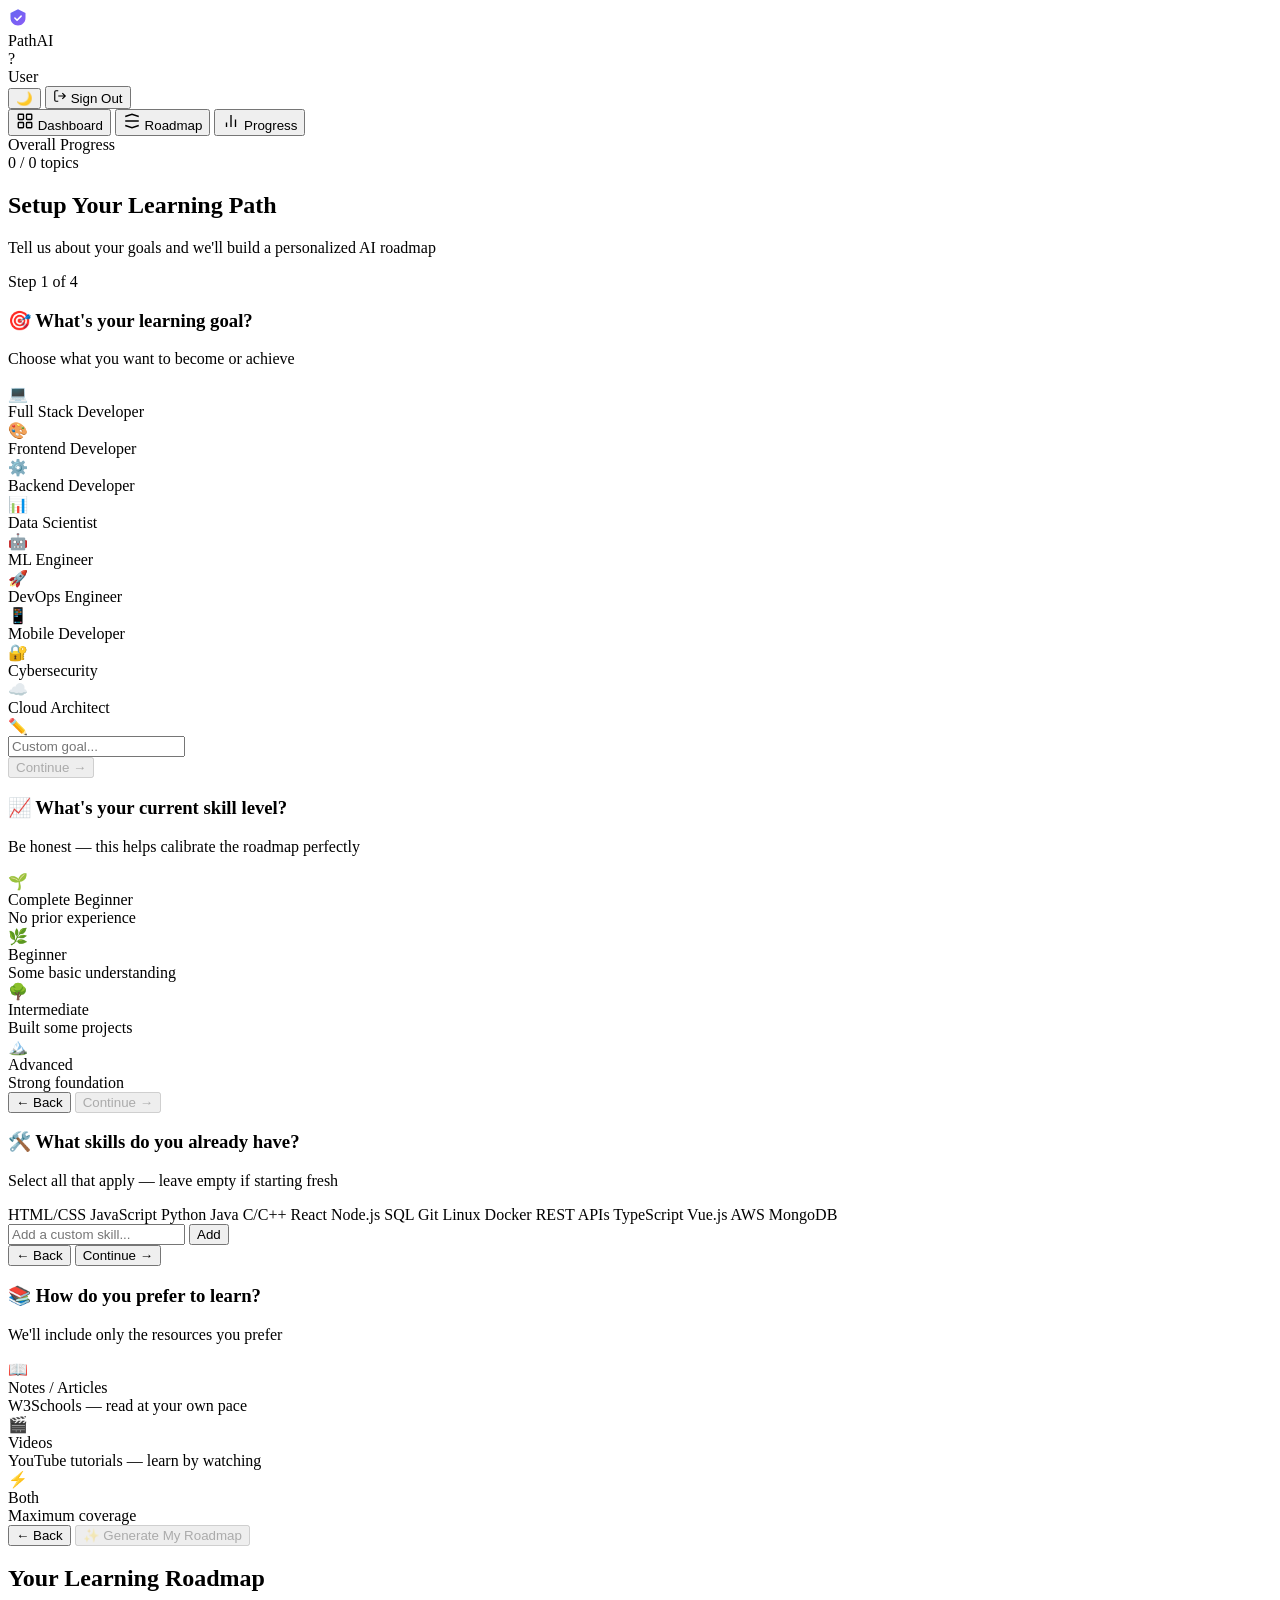
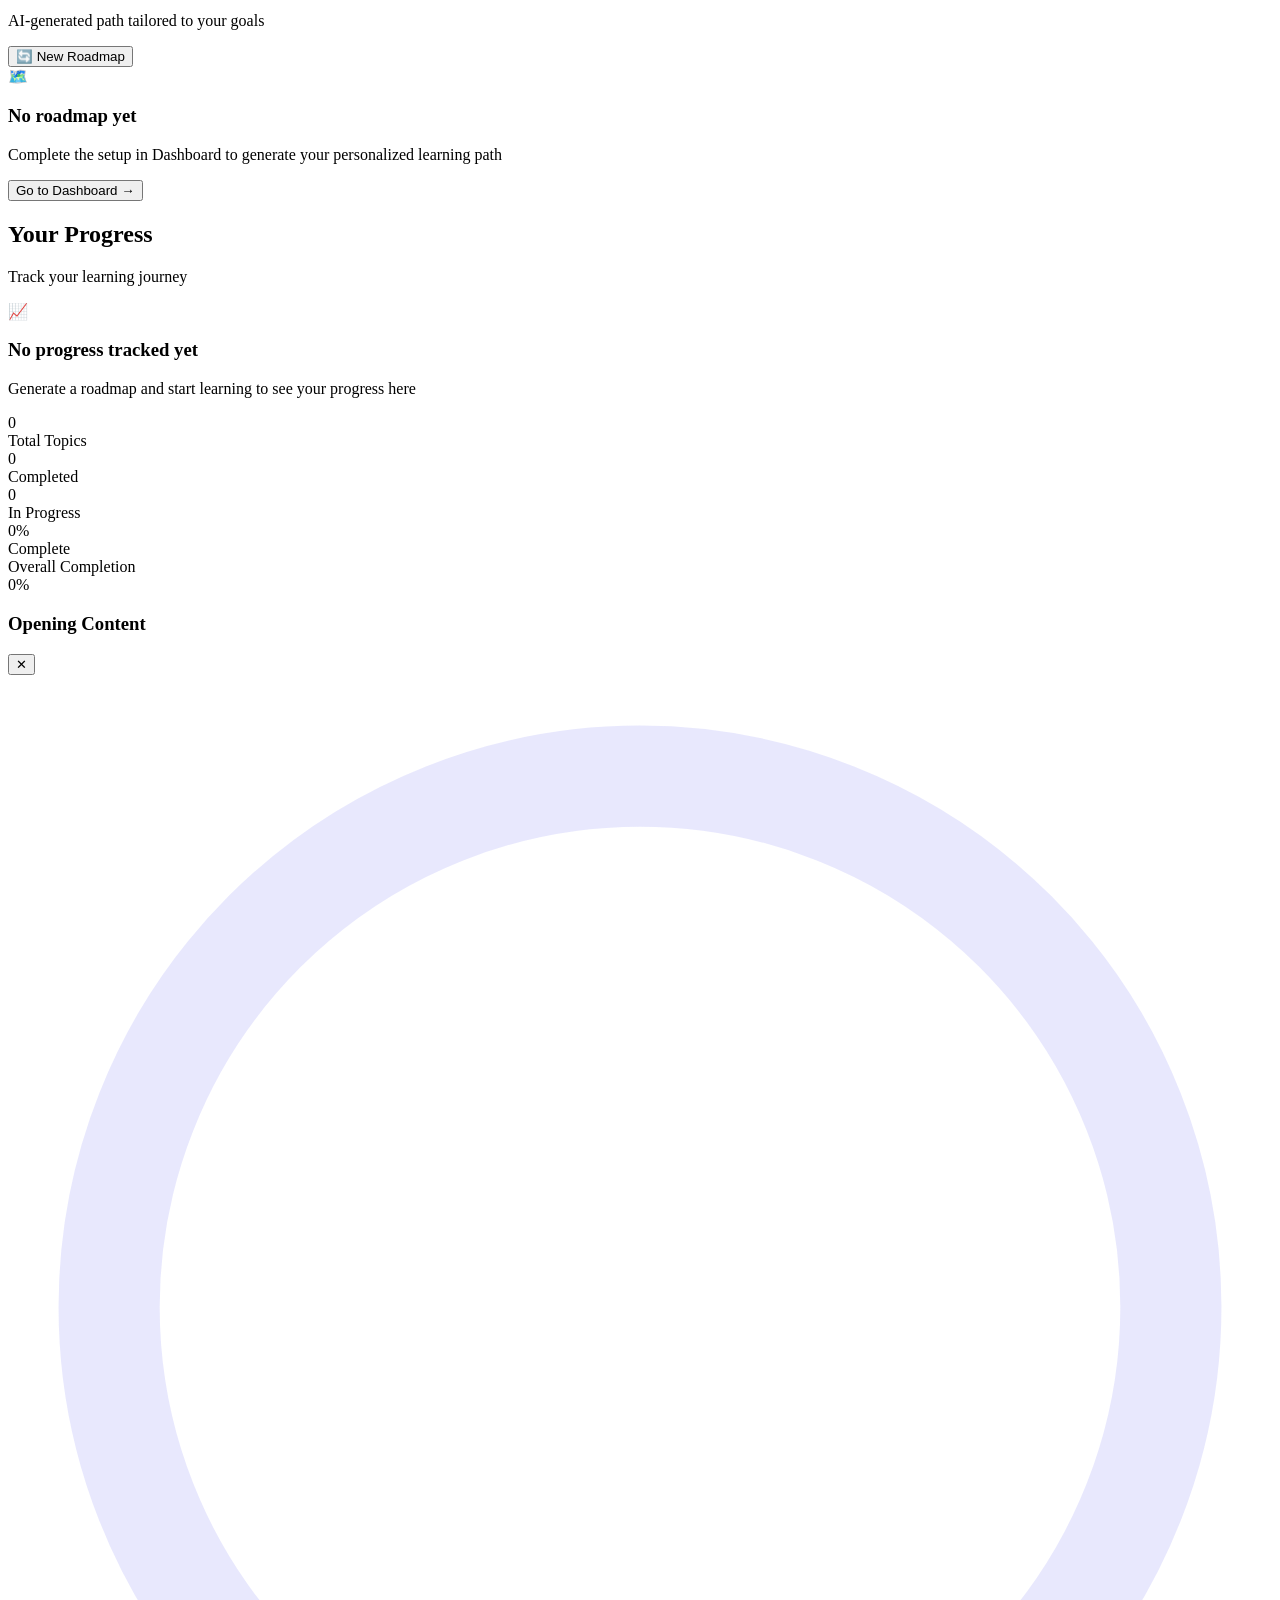
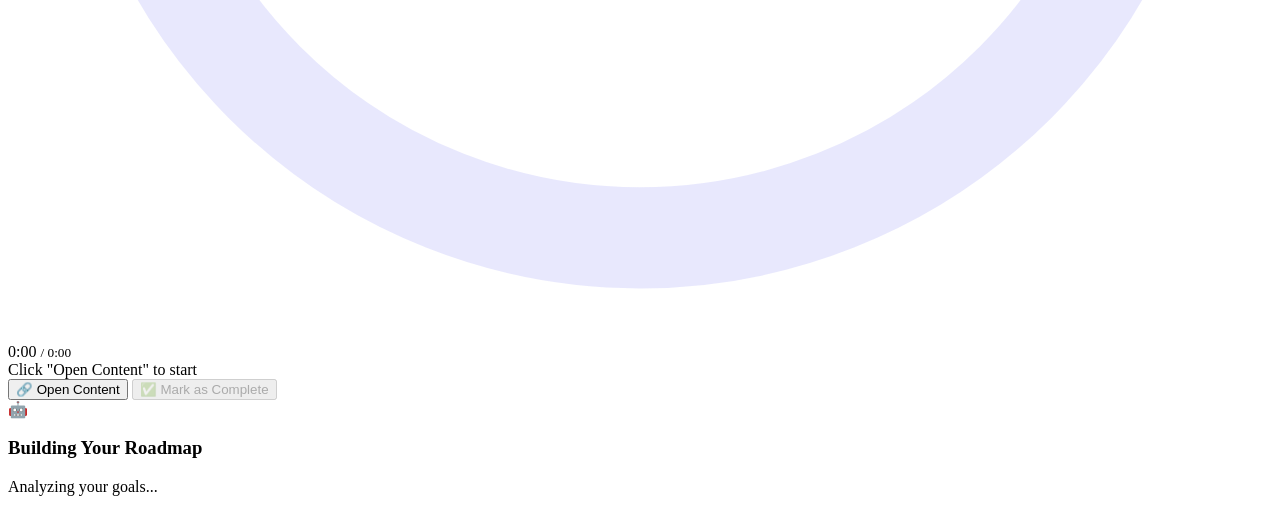
==== dashboard.html @ 62203616 "Add files via upload" ====
<!DOCTYPE html>
<html lang="en" data-theme="dark">
<head>
  <meta charset="UTF-8"/>
  <meta name="viewport" content="width=device-width, initial-scale=1.0"/>
  <title>PathAI — Dashboard</title>
  <link rel="stylesheet" href="css/dashboard.css"/>
  <link href="https://fonts.googleapis.com/css2?family=Syne:wght@400;600;700;800&family=DM+Sans:ital,wght@0,300;0,400;0,500;1,300&display=swap" rel="stylesheet"/>
</head>
<body>
<nav class="topnav">
  <div class="nav-brand">
    <div class="brand-icon-sm">
      <svg width="20" height="20" viewBox="0 0 32 32" fill="none">
        <path d="M16 2L28 8V16C28 22.627 22.627 28 16 28C9.373 28 4 22.627 4 16V8L16 2Z" fill="url(#g1)"/>
        <path d="M11 16L14.5 19.5L21 13" stroke="white" stroke-width="2.5" stroke-linecap="round" stroke-linejoin="round"/>
        <defs><linearGradient id="g1" x1="4" y1="2" x2="28" y2="28" gradientUnits="userSpaceOnUse"><stop stop-color="#6366f1"/><stop offset="1" stop-color="#8b5cf6"/></linearGradient></defs>
      </svg>
    </div>
    <span class="nav-title">PathAI</span>
  </div>
  <div class="nav-actions">
    <div class="user-chip">
      <div class="user-avatar" id="nav-avatar">?</div>
      <span id="nav-username">User</span>
    </div>
    <button class="theme-btn" id="theme-toggle" title="Toggle theme"><span class="theme-icon">🌙</span></button>
    <button class="signout-btn" onclick="signOut()">
      <svg width="14" height="14" viewBox="0 0 24 24" fill="none" stroke="currentColor" stroke-width="2"><path d="M9 21H5a2 2 0 0 1-2-2V5a2 2 0 0 1 2-2h4M16 17l5-5-5-5M21 12H9"/></svg>
      Sign Out
    </button>
  </div>
</nav>
<div class="app-layout">
  <aside class="sidebar">
    <nav class="sidebar-nav">
      <button class="nav-item active" data-view="dashboard" onclick="switchView('dashboard',this)">
        <svg width="18" height="18" viewBox="0 0 24 24" fill="none" stroke="currentColor" stroke-width="1.8"><rect x="3" y="3" width="7" height="7" rx="1"/><rect x="14" y="3" width="7" height="7" rx="1"/><rect x="14" y="14" width="7" height="7" rx="1"/><rect x="3" y="14" width="7" height="7" rx="1"/></svg>
        Dashboard
      </button>
      <button class="nav-item" data-view="roadmap" onclick="switchView('roadmap',this)">
        <svg width="18" height="18" viewBox="0 0 24 24" fill="none" stroke="currentColor" stroke-width="1.8"><path d="M3 12h18M3 6l9-3 9 3M3 18l9 3 9-3"/></svg>
        Roadmap
      </button>
      <button class="nav-item" data-view="progress" onclick="switchView('progress',this)">
        <svg width="18" height="18" viewBox="0 0 24 24" fill="none" stroke="currentColor" stroke-width="1.8"><path d="M18 20V10M12 20V4M6 20v-6"/></svg>
        Progress
      </button>
    </nav>
    <div class="sidebar-progress">
      <div class="sp-label">Overall Progress</div>
      <div class="sp-bar-wrap"><div class="sp-bar" id="sidebar-progress-bar" style="width:0%"></div></div>
      <div class="sp-stat"><span id="sidebar-completed">0</span> / <span id="sidebar-total">0</span> topics</div>
    </div>
  </aside>
  <main class="main-content">

    <!-- DASHBOARD -->
    <section class="view active" id="view-dashboard">
      <div class="view-header">
        <div><h2 class="view-title">Setup Your Learning Path</h2><p class="view-sub">Tell us about your goals and we'll build a personalized AI roadmap</p></div>
        <div class="step-badge" id="step-badge">Step 1 of 4</div>
      </div>
      <div class="setup-step active" id="step-1">
        <h3 class="step-title">🎯 What's your learning goal?</h3>
        <p class="step-desc">Choose what you want to become or achieve</p>
        <div class="goal-grid">
          <div class="goal-card" data-goal="Full Stack Developer" onclick="selectGoal(this)"><div class="goal-emoji">💻</div><div class="goal-label">Full Stack Developer</div></div>
          <div class="goal-card" data-goal="Frontend Developer" onclick="selectGoal(this)"><div class="goal-emoji">🎨</div><div class="goal-label">Frontend Developer</div></div>
          <div class="goal-card" data-goal="Backend Developer" onclick="selectGoal(this)"><div class="goal-emoji">⚙️</div><div class="goal-label">Backend Developer</div></div>
          <div class="goal-card" data-goal="Data Scientist" onclick="selectGoal(this)"><div class="goal-emoji">📊</div><div class="goal-label">Data Scientist</div></div>
          <div class="goal-card" data-goal="Machine Learning Engineer" onclick="selectGoal(this)"><div class="goal-emoji">🤖</div><div class="goal-label">ML Engineer</div></div>
          <div class="goal-card" data-goal="DevOps Engineer" onclick="selectGoal(this)"><div class="goal-emoji">🚀</div><div class="goal-label">DevOps Engineer</div></div>
          <div class="goal-card" data-goal="Mobile App Developer" onclick="selectGoal(this)"><div class="goal-emoji">📱</div><div class="goal-label">Mobile Developer</div></div>
          <div class="goal-card" data-goal="Cybersecurity Engineer" onclick="selectGoal(this)"><div class="goal-emoji">🔐</div><div class="goal-label">Cybersecurity</div></div>
          <div class="goal-card" data-goal="Cloud Architect" onclick="selectGoal(this)"><div class="goal-emoji">☁️</div><div class="goal-label">Cloud Architect</div></div>
          <div class="goal-card custom-goal-card" onclick="document.getElementById('custom-goal-input').focus()">
            <div class="goal-emoji">✏️</div>
            <input id="custom-goal-input" class="custom-goal-inp" type="text" placeholder="Custom goal..." oninput="selectCustomGoal(this)"/>
          </div>
        </div>
        <button class="btn-next" id="btn-step1" disabled onclick="goToStep(2)">Continue →</button>
      </div>
      <div class="setup-step" id="step-2">
        <h3 class="step-title">📈 What's your current skill level?</h3>
        <p class="step-desc">Be honest — this helps calibrate the roadmap perfectly</p>
        <div class="level-grid">
          <div class="level-card" data-level="Complete Beginner" onclick="selectLevel(this)"><div class="level-icon">🌱</div><div class="level-name">Complete Beginner</div><div class="level-desc">No prior experience</div></div>
          <div class="level-card" data-level="Beginner" onclick="selectLevel(this)"><div class="level-icon">🌿</div><div class="level-name">Beginner</div><div class="level-desc">Some basic understanding</div></div>
          <div class="level-card" data-level="Intermediate" onclick="selectLevel(this)"><div class="level-icon">🌳</div><div class="level-name">Intermediate</div><div class="level-desc">Built some projects</div></div>
          <div class="level-card" data-level="Advanced" onclick="selectLevel(this)"><div class="level-icon">🏔️</div><div class="level-name">Advanced</div><div class="level-desc">Strong foundation</div></div>
        </div>
        <div class="step-nav">
          <button class="btn-back" onclick="goToStep(1)">← Back</button>
          <button class="btn-next" id="btn-step2" disabled onclick="goToStep(3)">Continue →</button>
        </div>
      </div>
      <div class="setup-step" id="step-3">
        <h3 class="step-title">🛠️ What skills do you already have?</h3>
        <p class="step-desc">Select all that apply — leave empty if starting fresh</p>
        <div class="skills-wrap">
          <div class="skills-tags" id="skills-tags">
            <span class="skill-tag" onclick="toggleSkill(this)">HTML/CSS</span>
            <span class="skill-tag" onclick="toggleSkill(this)">JavaScript</span>
            <span class="skill-tag" onclick="toggleSkill(this)">Python</span>
            <span class="skill-tag" onclick="toggleSkill(this)">Java</span>
            <span class="skill-tag" onclick="toggleSkill(this)">C/C++</span>
            <span class="skill-tag" onclick="toggleSkill(this)">React</span>
            <span class="skill-tag" onclick="toggleSkill(this)">Node.js</span>
            <span class="skill-tag" onclick="toggleSkill(this)">SQL</span>
            <span class="skill-tag" onclick="toggleSkill(this)">Git</span>
            <span class="skill-tag" onclick="toggleSkill(this)">Linux</span>
            <span class="skill-tag" onclick="toggleSkill(this)">Docker</span>
            <span class="skill-tag" onclick="toggleSkill(this)">REST APIs</span>
            <span class="skill-tag" onclick="toggleSkill(this)">TypeScript</span>
            <span class="skill-tag" onclick="toggleSkill(this)">Vue.js</span>
            <span class="skill-tag" onclick="toggleSkill(this)">AWS</span>
            <span class="skill-tag" onclick="toggleSkill(this)">MongoDB</span>
          </div>
          <div class="custom-skill-wrap">
            <input type="text" id="custom-skill-input" placeholder="Add a custom skill..." class="custom-skill-inp"/>
            <button onclick="addCustomSkill()" class="add-skill-btn">Add</button>
          </div>
        </div>
        <div class="step-nav">
          <button class="btn-back" onclick="goToStep(2)">← Back</button>
          <button class="btn-next" onclick="goToStep(4)">Continue →</button>
        </div>
      </div>
      <div class="setup-step" id="step-4">
        <h3 class="step-title">📚 How do you prefer to learn?</h3>
        <p class="step-desc">We'll include only the resources you prefer</p>
        <div class="content-grid">
          <div class="content-card" data-pref="notes" onclick="selectContent(this)"><div class="content-icon">📖</div><div class="content-name">Notes / Articles</div><div class="content-desc">W3Schools — read at your own pace</div></div>
          <div class="content-card" data-pref="videos" onclick="selectContent(this)"><div class="content-icon">🎬</div><div class="content-name">Videos</div><div class="content-desc">YouTube tutorials — learn by watching</div></div>
          <div class="content-card" data-pref="both" onclick="selectContent(this)"><div class="content-icon">⚡</div><div class="content-name">Both</div><div class="content-desc">Maximum coverage</div></div>
        </div>
        <div class="step-nav">
          <button class="btn-back" onclick="goToStep(3)">← Back</button>
          <button class="btn-next btn-generate" id="btn-generate" disabled onclick="generateRoadmap()">
            <span id="gen-btn-text">✨ Generate My Roadmap</span>
            <div class="spin hidden" id="gen-spin"></div>
          </button>
        </div>
      </div>
    </section>

    <!-- ROADMAP -->
    <section class="view" id="view-roadmap">
      <div class="view-header">
        <div><h2 class="view-title">Your Learning Roadmap</h2><p class="view-sub" id="roadmap-subtitle">AI-generated path tailored to your goals</p></div>
        <button class="btn-regen" onclick="switchView('dashboard',document.querySelector('[data-view=dashboard]'));resetSetup()">🔄 New Roadmap</button>
      </div>
      <div class="roadmap-empty" id="roadmap-empty">
        <div class="empty-icon">🗺️</div>
        <h3>No roadmap yet</h3>
        <p>Complete the setup in Dashboard to generate your personalized learning path</p>
        <button class="btn-next" onclick="switchView('dashboard',document.querySelector('[data-view=dashboard]'))">Go to Dashboard →</button>
      </div>
      <div class="roadmap-content hidden" id="roadmap-content">
        <div class="roadmap-meta" id="roadmap-meta"></div>
        <div class="roadmap-phases" id="roadmap-phases"></div>
      </div>
    </section>

    <!-- PROGRESS -->
    <section class="view" id="view-progress">
      <div class="view-header">
        <div><h2 class="view-title">Your Progress</h2><p class="view-sub">Track your learning journey</p></div>
      </div>
      <div class="progress-empty" id="progress-empty">
        <div class="empty-icon">📈</div>
        <h3>No progress tracked yet</h3>
        <p>Generate a roadmap and start learning to see your progress here</p>
      </div>
      <div class="progress-content hidden" id="progress-content">
        <div class="progress-overview">
          <div class="progress-stat-card"><div class="psc-value" id="prog-total-topics">0</div><div class="psc-label">Total Topics</div></div>
          <div class="progress-stat-card"><div class="psc-value" id="prog-completed">0</div><div class="psc-label">Completed</div></div>
          <div class="progress-stat-card"><div class="psc-value" id="prog-in-progress">0</div><div class="psc-label">In Progress</div></div>
          <div class="progress-stat-card"><div class="psc-value" id="prog-percent">0%</div><div class="psc-label">Complete</div></div>
        </div>
        <div class="progress-bar-section">
          <div class="pb-label">Overall Completion</div>
          <div class="pb-track"><div class="pb-fill" id="prog-bar-fill" style="width:0%"></div></div>
          <div class="pb-value" id="prog-bar-label">0%</div>
        </div>
        <div class="progress-list" id="progress-list"></div>
      </div>
    </section>

  </main>
</div>

<!-- TRACKER MODAL -->
<div class="modal-overlay hidden" id="tracker-modal">
  <div class="modal-card">
    <div class="modal-header">
      <h3 id="modal-title">Opening Content</h3>
      <button class="modal-close" onclick="closeTrackerModal()">✕</button>
    </div>
    <div class="modal-body">
      <div class="tracker-info" id="tracker-info"></div>
      <div class="timer-display">
        <div class="timer-circle">
          <svg viewBox="0 0 100 100">
            <circle cx="50" cy="50" r="42" fill="none" stroke="rgba(99,102,241,0.15)" stroke-width="8"/>
            <circle cx="50" cy="50" r="42" fill="none" stroke="url(#tg)" stroke-width="8" stroke-linecap="round" stroke-dasharray="264" stroke-dashoffset="264" id="timer-ring" style="transform:rotate(-90deg);transform-origin:50% 50%"/>
            <defs><linearGradient id="tg" x1="0%" y1="0%" x2="100%" y2="0%"><stop offset="0%" stop-color="#6366f1"/><stop offset="100%" stop-color="#8b5cf6"/></linearGradient></defs>
          </svg>
          <div class="timer-text">
            <span id="timer-display">0:00</span>
            <small id="timer-goal-label">/ 0:00</small>
          </div>
        </div>
      </div>
      <div class="tracker-status" id="tracker-status">Click "Open Content" to start</div>
      <div class="modal-actions">
        <button class="btn-open-content" onclick="openContentLink()">🔗 Open Content</button>
        <button class="btn-mark-done" id="btn-mark-done" onclick="markTopicComplete()" disabled>✅ Mark as Complete</button>
      </div>
    </div>
  </div>
</div>

<!-- GENERATING OVERLAY -->
<div class="generating-overlay hidden" id="gen-overlay">
  <div class="gen-card">
    <div class="gen-spinner"><div class="spinner-ring"></div><div class="spinner-icon">🤖</div></div>
    <h3>Building Your Roadmap</h3>
    <p id="gen-status">Analyzing your goals...</p>
    <div class="gen-dots"><span></span><span></span><span></span></div>
  </div>
</div>

<script src="js/dashboard.js"></script>
</body>
</html>
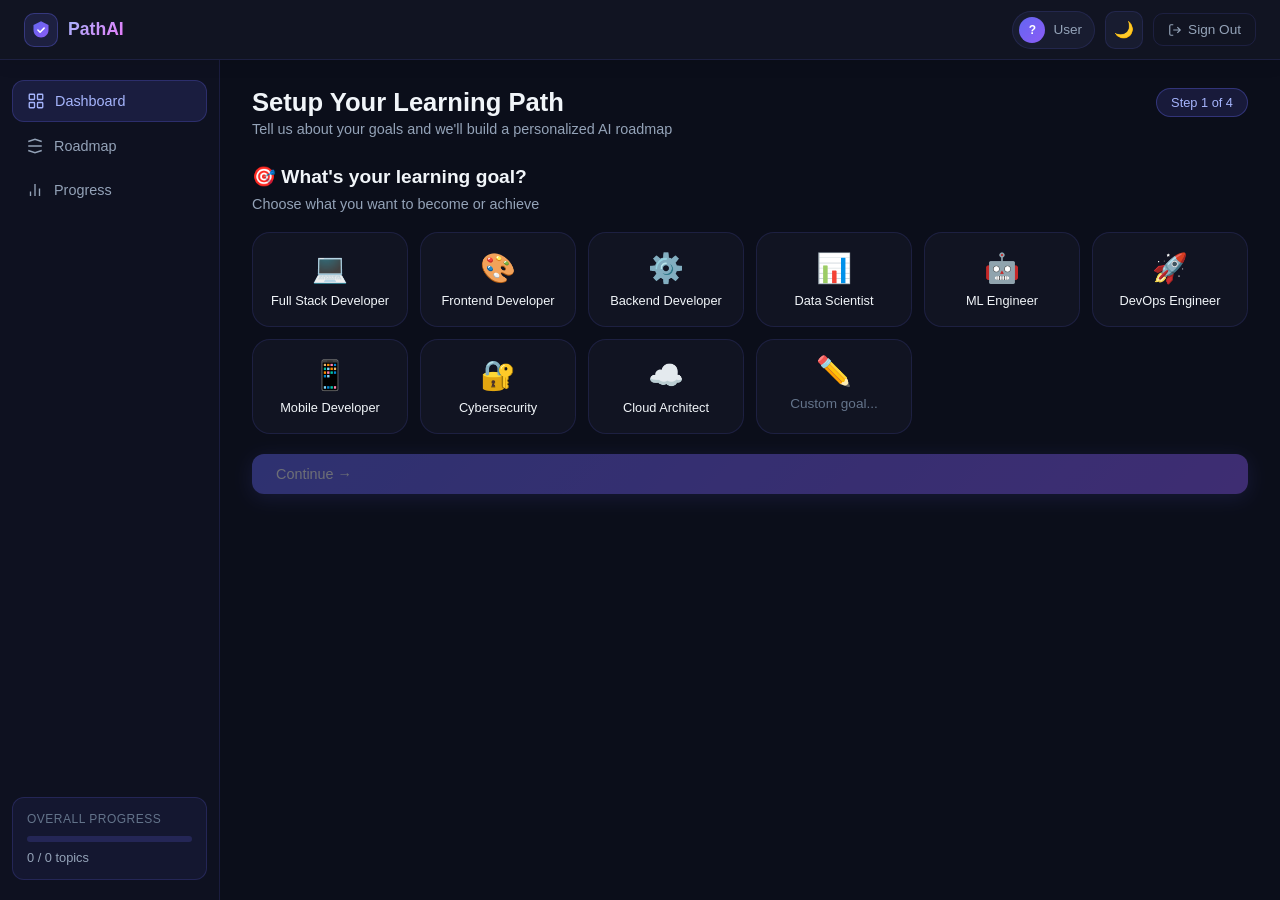
==== commit d2f6a2cf: "Update dashboard.html" ====
--- a/dashboard.html
+++ b/dashboard.html
@@ -4,7 +4,7 @@
   <meta charset="UTF-8"/>
   <meta name="viewport" content="width=device-width, initial-scale=1.0"/>
   <title>PathAI — Dashboard</title>
-  <link rel="stylesheet" href="css/dashboard.css"/>
+  <link rel="stylesheet" href="dashboard.css"/>
   <link href="https://fonts.googleapis.com/css2?family=Syne:wght@400;600;700;800&family=DM+Sans:ital,wght@0,300;0,400;0,500;1,300&display=swap" rel="stylesheet"/>
 </head>
 <body>
@@ -235,4 +235,4 @@
 
 <script src="js/dashboard.js"></script>
 </body>
-</html>+</html>
--- a/dashboard.css
+++ b/dashboard.css
@@ -0,0 +1,180 @@
+*,*::before,*::after{box-sizing:border-box;margin:0;padding:0}
+:root{--indigo:#6366f1;--violet:#8b5cf6;--indigo-l:#a5b4fc;--emerald:#10b981;--amber:#f59e0b;--rose:#f43f5e;--radius-md:12px;--radius-lg:18px;--radius-xl:24px;--transition:0.22s cubic-bezier(.4,0,.2,1)}
+[data-theme="dark"]{--bg:#0b0e1a;--surface:#111422;--surface-2:#181c30;--border:rgba(99,102,241,0.15);--border-strong:rgba(99,102,241,0.35);--text:#f1f5f9;--text-2:#94a3b8;--text-3:#64748b;--shadow:0 8px 40px rgba(0,0,0,0.5);--sidebar-bg:#0e1120;--input-bg:rgba(255,255,255,0.04);--card-hover:rgba(99,102,241,0.06)}
+[data-theme="light"]{--bg:#f4f6fb;--surface:#ffffff;--surface-2:#f1f5f9;--border:rgba(99,102,241,0.15);--border-strong:rgba(99,102,241,0.4);--text:#0f172a;--text-2:#475569;--text-3:#94a3b8;--shadow:0 8px 40px rgba(0,0,0,0.08);--sidebar-bg:#ffffff;--input-bg:rgba(0,0,0,0.03);--card-hover:rgba(99,102,241,0.05)}
+body{font-family:'DM Sans',sans-serif;background:var(--bg);color:var(--text);min-height:100vh;overflow-x:hidden;transition:background var(--transition),color var(--transition)}
+.topnav{position:sticky;top:0;z-index:100;display:flex;align-items:center;justify-content:space-between;padding:0 24px;height:60px;background:var(--surface);border-bottom:1px solid var(--border);backdrop-filter:blur(12px);box-shadow:0 1px 20px rgba(0,0,0,.1)}
+.nav-brand{display:flex;align-items:center;gap:10px}
+.brand-icon-sm{width:34px;height:34px;border-radius:10px;background:rgba(99,102,241,.15);border:1px solid var(--border-strong);display:flex;align-items:center;justify-content:center}
+.nav-title{font-family:'Syne',sans-serif;font-weight:800;font-size:1.1rem;background:linear-gradient(135deg,var(--indigo-l),#e879f9);-webkit-background-clip:text;-webkit-text-fill-color:transparent;background-clip:text}
+.nav-actions{display:flex;align-items:center;gap:10px}
+.user-chip{display:flex;align-items:center;gap:8px;padding:5px 12px 5px 6px;background:var(--surface-2);border:1px solid var(--border);border-radius:100px}
+.user-avatar{width:26px;height:26px;border-radius:50%;background:linear-gradient(135deg,var(--indigo),var(--violet));display:flex;align-items:center;justify-content:center;font-size:.75rem;font-weight:700;color:white}
+.user-chip span{font-size:.85rem;color:var(--text-2)}
+.theme-btn{width:38px;height:38px;border-radius:10px;border:1px solid var(--border);background:var(--surface-2);cursor:pointer;display:flex;align-items:center;justify-content:center;transition:all var(--transition);font-size:1rem}
+.theme-btn:hover{border-color:var(--indigo);transform:scale(1.05)}
+.signout-btn{display:flex;align-items:center;gap:6px;padding:8px 14px;border-radius:10px;border:1px solid var(--border);background:transparent;color:var(--text-2);font-family:'DM Sans',sans-serif;font-size:.85rem;cursor:pointer;transition:all var(--transition)}
+.signout-btn:hover{border-color:var(--rose);color:var(--rose);background:rgba(244,63,94,.08)}
+.app-layout{display:flex;height:calc(100vh - 60px);overflow:hidden}
+.sidebar{width:220px;flex-shrink:0;background:var(--sidebar-bg);border-right:1px solid var(--border);display:flex;flex-direction:column;padding:20px 12px;gap:8px;overflow-y:auto}
+.sidebar-nav{display:flex;flex-direction:column;gap:4px;flex:1}
+.nav-item{display:flex;align-items:center;gap:10px;padding:11px 14px;border-radius:var(--radius-md);border:none;background:transparent;color:var(--text-2);font-family:'DM Sans',sans-serif;font-size:.9rem;font-weight:500;cursor:pointer;text-align:left;width:100%;transition:all var(--transition)}
+.nav-item:hover{background:var(--card-hover);color:var(--text)}
+.nav-item.active{background:rgba(99,102,241,.15);color:var(--indigo-l);border:1px solid rgba(99,102,241,.25)}
+.sidebar-progress{padding:14px;border-radius:var(--radius-md);background:rgba(99,102,241,.08);border:1px solid rgba(99,102,241,.2);margin-top:auto}
+.sp-label{font-size:.75rem;color:var(--text-3);text-transform:uppercase;letter-spacing:.5px;margin-bottom:10px}
+.sp-bar-wrap{height:6px;border-radius:100px;background:rgba(99,102,241,.2);overflow:hidden;margin-bottom:8px}
+.sp-bar{height:100%;border-radius:100px;background:linear-gradient(90deg,var(--indigo),var(--violet));transition:width .6s cubic-bezier(.4,0,.2,1)}
+.sp-stat{font-size:.8rem;color:var(--text-2)}
+.main-content{flex:1;overflow-y:auto;padding:28px 32px}
+.view{display:none}
+.view.active{display:block;animation:fadeIn .3s ease}
+@keyframes fadeIn{from{opacity:0;transform:translateY(8px)}to{opacity:1;transform:none}}
+.view-header{display:flex;align-items:flex-start;justify-content:space-between;margin-bottom:28px;flex-wrap:wrap;gap:12px}
+.view-title{font-family:'Syne',sans-serif;font-size:1.6rem;font-weight:700}
+.view-sub{color:var(--text-2);font-size:.9rem;margin-top:4px}
+.step-badge{padding:6px 14px;border-radius:100px;background:rgba(99,102,241,.15);border:1px solid var(--border-strong);color:var(--indigo-l);font-size:.8rem;font-weight:500;white-space:nowrap}
+.setup-step{display:none;flex-direction:column;gap:20px;animation:fadeIn .25s ease}
+.setup-step.active{display:flex}
+.step-title{font-family:'Syne',sans-serif;font-size:1.2rem;font-weight:700}
+.step-desc{color:var(--text-2);font-size:.9rem;margin-top:-12px}
+.goal-grid{display:grid;grid-template-columns:repeat(auto-fill,minmax(150px,1fr));gap:12px}
+.goal-card{padding:18px 14px;border-radius:var(--radius-lg);border:1px solid var(--border);background:var(--surface);cursor:pointer;text-align:center;transition:all var(--transition);display:flex;flex-direction:column;align-items:center;gap:8px}
+.goal-card:hover{border-color:var(--indigo);background:var(--card-hover);transform:translateY(-2px)}
+.goal-card.selected{border-color:var(--indigo);background:rgba(99,102,241,.15);box-shadow:0 0 0 2px rgba(99,102,241,.3)}
+.goal-emoji{font-size:1.8rem}
+.goal-label{font-size:.8rem;font-weight:500;color:var(--text)}
+.custom-goal-card{padding:14px}
+.custom-goal-inp{width:100%;background:none;border:none;outline:none;color:var(--text);font-family:'DM Sans',sans-serif;font-size:.85rem;text-align:center;padding:0}
+.custom-goal-inp::placeholder{color:var(--text-3)}
+.level-grid{display:grid;grid-template-columns:repeat(auto-fill,minmax(180px,1fr));gap:12px}
+.level-card{padding:20px 16px;border-radius:var(--radius-lg);border:1px solid var(--border);background:var(--surface);cursor:pointer;transition:all var(--transition);display:flex;flex-direction:column;gap:6px}
+.level-card:hover{border-color:var(--indigo);transform:translateY(-2px);background:var(--card-hover)}
+.level-card.selected{border-color:var(--indigo);background:rgba(99,102,241,.15);box-shadow:0 0 0 2px rgba(99,102,241,.3)}
+.level-icon{font-size:1.6rem}
+.level-name{font-weight:600;font-size:.95rem}
+.level-desc{font-size:.8rem;color:var(--text-2)}
+.skills-wrap{display:flex;flex-direction:column;gap:16px}
+.skills-tags{display:flex;flex-wrap:wrap;gap:8px}
+.skill-tag{padding:8px 14px;border-radius:100px;border:1px solid var(--border);background:var(--surface);color:var(--text-2);font-size:.85rem;cursor:pointer;transition:all var(--transition)}
+.skill-tag:hover{border-color:var(--indigo);color:var(--text)}
+.skill-tag.selected{background:rgba(99,102,241,.2);border-color:var(--indigo);color:var(--indigo-l)}
+.custom-skill-wrap{display:flex;gap:8px}
+.custom-skill-inp{flex:1;padding:10px 14px;border-radius:var(--radius-md);border:1px solid var(--border);background:var(--input-bg);color:var(--text);font-family:'DM Sans',sans-serif;font-size:.875rem;outline:none;transition:border-color var(--transition)}
+.custom-skill-inp:focus{border-color:var(--indigo)}
+.add-skill-btn{padding:10px 18px;border-radius:var(--radius-md);border:1px solid var(--border);background:var(--surface);color:var(--text-2);font-family:'DM Sans',sans-serif;font-size:.875rem;cursor:pointer;transition:all var(--transition)}
+.add-skill-btn:hover{border-color:var(--indigo);color:var(--indigo-l)}
+.content-grid{display:grid;grid-template-columns:repeat(auto-fill,minmax(180px,1fr));gap:12px}
+.content-card{padding:24px 18px;border-radius:var(--radius-lg);border:1px solid var(--border);background:var(--surface);cursor:pointer;transition:all var(--transition);text-align:center;display:flex;flex-direction:column;align-items:center;gap:10px}
+.content-card:hover{border-color:var(--indigo);background:var(--card-hover);transform:translateY(-2px)}
+.content-card.selected{border-color:var(--indigo);background:rgba(99,102,241,.15);box-shadow:0 0 0 2px rgba(99,102,241,.3)}
+.content-icon{font-size:2rem}
+.content-name{font-weight:600;font-size:.95rem}
+.content-desc{font-size:.8rem;color:var(--text-2)}
+.step-nav{display:flex;gap:12px;justify-content:flex-end}
+.btn-next,.btn-generate{padding:12px 24px;border-radius:var(--radius-md);border:none;background:linear-gradient(135deg,var(--indigo),var(--violet));color:white;font-family:'DM Sans',sans-serif;font-size:.9rem;font-weight:500;cursor:pointer;transition:all var(--transition);display:flex;align-items:center;gap:8px;box-shadow:0 4px 20px rgba(99,102,241,.35)}
+.btn-next:hover:not(:disabled),.btn-generate:hover:not(:disabled){transform:translateY(-1px);box-shadow:0 8px 30px rgba(99,102,241,.5)}
+.btn-next:disabled,.btn-generate:disabled{opacity:.4;cursor:not-allowed}
+.btn-back{padding:12px 20px;border-radius:var(--radius-md);border:1px solid var(--border);background:transparent;color:var(--text-2);font-family:'DM Sans',sans-serif;font-size:.9rem;cursor:pointer;transition:all var(--transition)}
+.btn-back:hover{border-color:var(--indigo);color:var(--text)}
+.btn-regen{padding:10px 18px;border-radius:var(--radius-md);border:1px solid var(--border);background:var(--surface);color:var(--text-2);font-family:'DM Sans',sans-serif;font-size:.85rem;cursor:pointer;transition:all var(--transition)}
+.btn-regen:hover{border-color:var(--indigo);color:var(--indigo-l)}
+.spin{width:16px;height:16px;border-radius:50%;border:2px solid rgba(255,255,255,.3);border-top-color:white;animation:spin .8s linear infinite}
+.spin.hidden{display:none}
+@keyframes spin{to{transform:rotate(360deg)}}
+.roadmap-empty,.progress-empty{display:flex;flex-direction:column;align-items:center;justify-content:center;padding:80px 20px;gap:12px;text-align:center}
+.empty-icon{font-size:3rem}
+.roadmap-empty h3,.progress-empty h3{font-family:'Syne',sans-serif;font-size:1.3rem}
+.roadmap-empty p,.progress-empty p{color:var(--text-2);max-width:380px}
+.roadmap-meta{display:flex;flex-wrap:wrap;gap:10px;margin-bottom:24px}
+.meta-tag{padding:6px 14px;border-radius:100px;background:rgba(99,102,241,.12);border:1px solid rgba(99,102,241,.25);color:var(--indigo-l);font-size:.8rem;font-weight:500}
+.roadmap-phases{display:flex;flex-direction:column;gap:20px}
+.phase-card{border-radius:var(--radius-xl);border:1px solid var(--border);background:var(--surface);overflow:hidden;box-shadow:var(--shadow)}
+.phase-header{display:flex;align-items:center;gap:14px;padding:18px 24px;cursor:pointer;background:var(--surface);border-bottom:1px solid transparent;transition:background var(--transition);user-select:none}
+.phase-header:hover{background:var(--card-hover)}
+.phase-header.open{border-bottom-color:var(--border)}
+.phase-num{width:32px;height:32px;border-radius:50%;flex-shrink:0;background:linear-gradient(135deg,var(--indigo),var(--violet));display:flex;align-items:center;justify-content:center;font-size:.8rem;font-weight:700;color:white}
+.phase-title{font-family:'Syne',sans-serif;font-size:1rem;font-weight:700;flex:1}
+.phase-count{font-size:.8rem;color:var(--text-3)}
+.phase-chevron{color:var(--text-3);transition:transform .25s;font-size:.75rem}
+.phase-header.open .phase-chevron{transform:rotate(90deg)}
+.phase-progress-bar{height:3px;background:rgba(99,102,241,.15);margin:0 24px}
+.phase-progress-fill{height:100%;background:linear-gradient(90deg,var(--indigo),var(--violet));transition:width .5s;border-radius:100px}
+.phase-body{display:none;flex-direction:column}
+.phase-body.open{display:flex}
+.topic-item{display:flex;align-items:flex-start;gap:14px;padding:16px 24px;border-bottom:1px solid var(--border);transition:background var(--transition)}
+.topic-item:last-child{border-bottom:none}
+.topic-item:hover{background:var(--card-hover)}
+.topic-item.completed{opacity:.7}
+.topic-status{width:22px;height:22px;border-radius:50%;flex-shrink:0;margin-top:2px;border:2px solid var(--border-strong);display:flex;align-items:center;justify-content:center;font-size:.7rem;transition:all var(--transition)}
+.topic-status.done{background:var(--emerald);border-color:var(--emerald)}
+.topic-status.in-progress{background:rgba(245,158,11,.2);border-color:var(--amber)}
+.topic-body{flex:1}
+.topic-name{font-weight:500;font-size:.925rem;margin-bottom:4px}
+.topic-desc{font-size:.82rem;color:var(--text-2);line-height:1.5;margin-bottom:10px}
+.topic-resources{display:flex;flex-wrap:wrap;gap:6px}
+.resource-btn{display:flex;align-items:center;gap:6px;padding:6px 12px;border-radius:8px;border:1px solid var(--border);background:var(--surface-2);color:var(--text-2);font-size:.78rem;font-weight:500;cursor:pointer;transition:all var(--transition);white-space:nowrap}
+.resource-btn:hover{border-color:var(--indigo);color:var(--indigo-l);background:rgba(99,102,241,.1)}
+.resource-btn.notes{border-color:rgba(16,185,129,.3)}
+.resource-btn.notes:hover{border-color:var(--emerald);color:var(--emerald);background:rgba(16,185,129,.1)}
+.resource-btn.video{border-color:rgba(239,68,68,.3)}
+.resource-btn.video:hover{border-color:#ef4444;color:#ef4444;background:rgba(239,68,68,.1)}
+.resource-btn.visited{opacity:.6}
+.mark-complete-btn{margin-left:auto;padding:6px 14px;border-radius:8px;border:1px solid rgba(16,185,129,.3);background:rgba(16,185,129,.08);color:var(--emerald);font-size:.8rem;font-weight:500;cursor:pointer;transition:all var(--transition);white-space:nowrap;align-self:flex-start}
+.mark-complete-btn:hover{background:rgba(16,185,129,.2)}
+.mark-complete-btn:disabled{opacity:.5;cursor:default}
+.mark-complete-btn.done{background:rgba(16,185,129,.2);border-color:var(--emerald)}
+.progress-overview{display:grid;grid-template-columns:repeat(auto-fill,minmax(140px,1fr));gap:14px;margin-bottom:24px}
+.progress-stat-card{padding:20px;border-radius:var(--radius-lg);border:1px solid var(--border);background:var(--surface);text-align:center}
+.psc-value{font-family:'Syne',sans-serif;font-size:2rem;font-weight:800;color:var(--indigo-l)}
+.psc-label{font-size:.8rem;color:var(--text-2);margin-top:4px}
+.progress-bar-section{padding:20px 24px;border-radius:var(--radius-lg);border:1px solid var(--border);background:var(--surface);margin-bottom:24px;display:flex;align-items:center;gap:16px}
+.pb-label{font-size:.875rem;color:var(--text-2);min-width:140px}
+.pb-track{flex:1;height:10px;border-radius:100px;background:rgba(99,102,241,.15);overflow:hidden}
+.pb-fill{height:100%;border-radius:100px;background:linear-gradient(90deg,var(--indigo),var(--violet));transition:width .7s cubic-bezier(.4,0,.2,1)}
+.pb-value{font-weight:600;font-size:.9rem;min-width:36px;text-align:right;color:var(--indigo-l)}
+.progress-list{display:flex;flex-direction:column;gap:10px}
+.progress-phase{padding:16px 20px;border-radius:var(--radius-lg);border:1px solid var(--border);background:var(--surface)}
+.pp-header{display:flex;justify-content:space-between;align-items:center;margin-bottom:10px}
+.pp-name{font-weight:600;font-size:.9rem}
+.pp-stat{font-size:.8rem;color:var(--text-2)}
+.pp-bar-wrap{height:6px;border-radius:100px;background:rgba(99,102,241,.15);overflow:hidden}
+.pp-bar{height:100%;border-radius:100px;background:linear-gradient(90deg,var(--indigo),var(--violet));transition:width .5s}
+.modal-overlay{position:fixed;inset:0;z-index:200;background:rgba(0,0,0,.6);backdrop-filter:blur(8px);display:flex;align-items:center;justify-content:center;padding:20px}
+.modal-overlay.hidden{display:none}
+.modal-card{width:100%;max-width:480px;background:var(--surface);border:1px solid var(--border-strong);border-radius:var(--radius-xl);box-shadow:0 30px 80px rgba(0,0,0,.5);animation:popIn .25s cubic-bezier(.34,1.56,.64,1)}
+@keyframes popIn{from{transform:scale(.9);opacity:0}to{transform:scale(1);opacity:1}}
+.modal-header{display:flex;align-items:center;justify-content:space-between;padding:20px 24px;border-bottom:1px solid var(--border)}
+.modal-header h3{font-family:'Syne',sans-serif;font-size:1.1rem;font-weight:700}
+.modal-close{width:30px;height:30px;border-radius:8px;border:none;background:var(--surface-2);color:var(--text-2);cursor:pointer;font-size:.9rem;transition:all var(--transition)}
+.modal-close:hover{background:rgba(244,63,94,.15);color:var(--rose)}
+.modal-body{padding:24px;display:flex;flex-direction:column;gap:20px;align-items:center}
+.tracker-info{text-align:center;font-size:.875rem;color:var(--text-2);line-height:1.6}
+.timer-display{display:flex;justify-content:center}
+.timer-circle{position:relative;width:140px;height:140px;display:flex;align-items:center;justify-content:center}
+.timer-circle svg{position:absolute;inset:0;width:100%;height:100%}
+.timer-text{position:relative;z-index:1;text-align:center;display:flex;flex-direction:column;gap:2px}
+.timer-text span{font-family:'Syne',sans-serif;font-size:1.6rem;font-weight:700}
+.timer-text small{font-size:.75rem;color:var(--text-3)}
+.tracker-status{padding:10px 18px;border-radius:100px;background:rgba(99,102,241,.1);border:1px solid rgba(99,102,241,.25);color:var(--indigo-l);font-size:.85rem;text-align:center}
+.tracker-status.success{background:rgba(16,185,129,.1);border-color:rgba(16,185,129,.3);color:var(--emerald)}
+.modal-actions{display:flex;gap:10px;width:100%}
+.btn-open-content{flex:1;padding:12px;border-radius:var(--radius-md);border:1px solid var(--border-strong);background:var(--surface-2);color:var(--text);font-family:'DM Sans',sans-serif;font-size:.9rem;cursor:pointer;transition:all var(--transition)}
+.btn-open-content:hover{border-color:var(--indigo);background:rgba(99,102,241,.1)}
+.btn-mark-done{flex:1;padding:12px;border-radius:var(--radius-md);border:none;background:linear-gradient(135deg,var(--emerald),#059669);color:white;font-family:'DM Sans',sans-serif;font-size:.9rem;cursor:pointer;transition:all var(--transition);box-shadow:0 4px 15px rgba(16,185,129,.35)}
+.btn-mark-done:disabled{opacity:.35;cursor:not-allowed;box-shadow:none}
+.btn-mark-done:hover:not(:disabled){transform:translateY(-1px)}
+.generating-overlay{position:fixed;inset:0;z-index:300;background:rgba(0,0,0,.75);backdrop-filter:blur(12px);display:flex;align-items:center;justify-content:center}
+.generating-overlay.hidden{display:none}
+.gen-card{text-align:center;padding:48px 40px;background:var(--surface);border:1px solid var(--border-strong);border-radius:var(--radius-xl);width:340px;box-shadow:0 30px 80px rgba(0,0,0,.5)}
+.gen-spinner{position:relative;width:80px;height:80px;margin:0 auto 24px}
+.spinner-ring{position:absolute;inset:0;border-radius:50%;border:3px solid rgba(99,102,241,.2);border-top-color:var(--indigo);animation:spin 1.2s linear infinite}
+.spinner-icon{position:absolute;inset:0;display:flex;align-items:center;justify-content:center;font-size:2rem}
+.gen-card h3{font-family:'Syne',sans-serif;font-size:1.3rem;margin-bottom:8px}
+.gen-card p{color:var(--text-2);font-size:.875rem}
+.gen-dots{display:flex;justify-content:center;gap:6px;margin-top:16px}
+.gen-dots span{width:6px;height:6px;border-radius:50%;background:var(--indigo);opacity:.4;animation:dotPulse 1.4s ease-in-out infinite}
+.gen-dots span:nth-child(2){animation-delay:.2s}
+.gen-dots span:nth-child(3){animation-delay:.4s}
+@keyframes dotPulse{0%,80%,100%{opacity:.3;transform:scale(1)}40%{opacity:1;transform:scale(1.3)}}
+.hidden{display:none!important}
